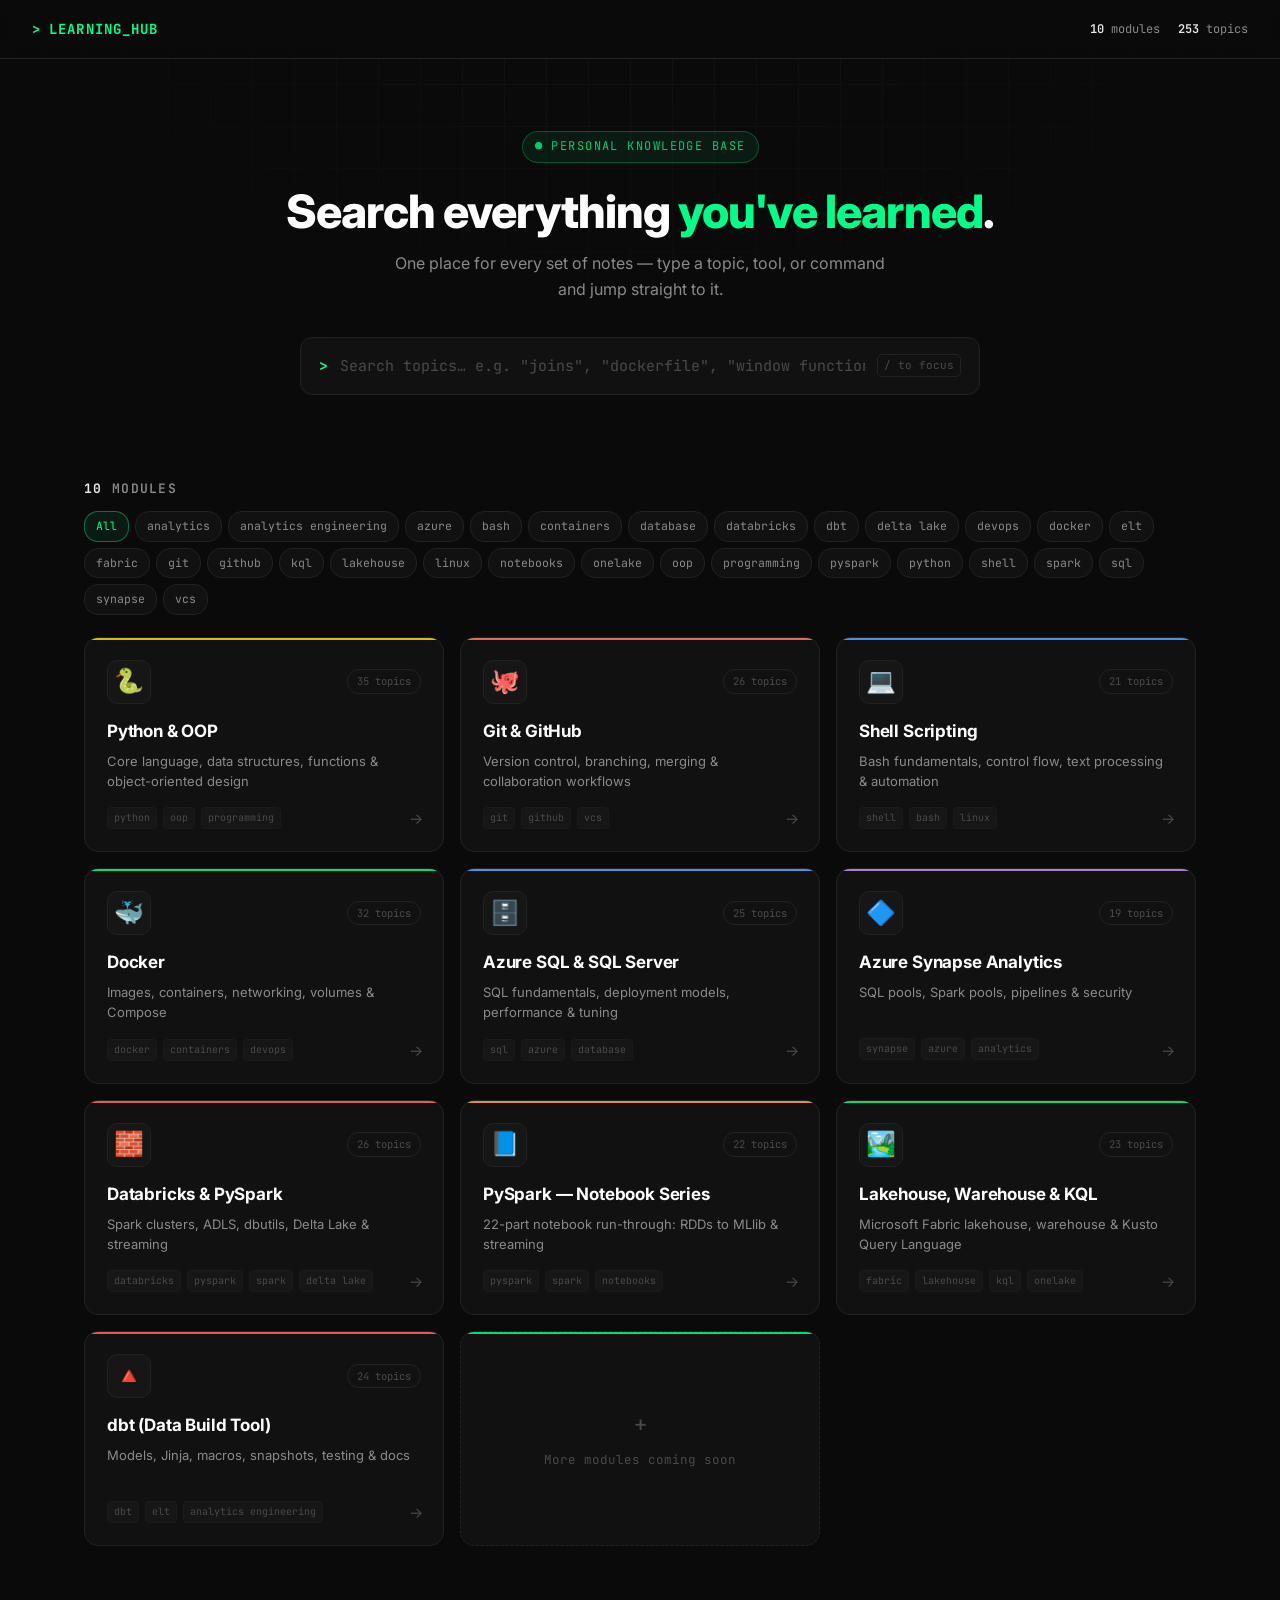
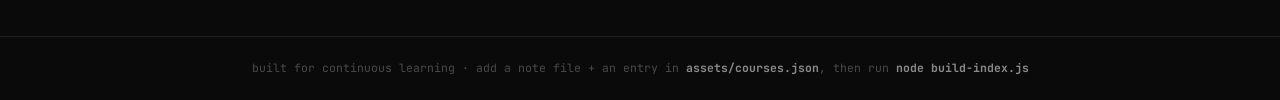
==== index.html @ 7e1b6537 "Adding first version" ====
<!DOCTYPE html>
<html lang="en">
<head>
<meta charset="UTF-8">
<meta name="viewport" content="width=device-width, initial-scale=1.0">
<title>Learning Hub — All Notes</title>
<meta name="description" content="A single searchable home for all study notes.">
<link rel="stylesheet" href="assets/style.css">
</head>
<body>

<header id="topbar">
  <div class="logo">learning_hub</div>
  <div class="topbar-stats">
    <span><b id="stat-modules">10</b> modules</span>
    <span><b id="stat-topics">253</b> topics</span>
  </div>
</header>

<main>
  <section class="hero">
    <div class="hero-eyebrow">&#9679; personal knowledge base</div>
    <h1>Search everything <span>you've learned</span>.</h1>
    <p class="sub">One place for every set of notes — type a topic, tool, or command and jump straight to it.</p>

    <div class="search-wrap">
      <div class="search-box" id="search-box">
        <span class="prompt">&gt;</span>
        <input id="search-input" type="text" placeholder="Search topics… e.g. &quot;joins&quot;, &quot;dockerfile&quot;, &quot;window functions&quot;" autocomplete="off" spellcheck="false" role="combobox" aria-expanded="false" aria-controls="results-panel">
        <span class="kbd-hint">/ to focus</span>
      </div>
      <div class="results-panel" id="results-panel" role="listbox"></div>
    </div>

    <div id="continue-wrap"></div>
  </section>

  <section class="modules-section">
    <div class="modules-header">
      <h2><b id="stat-modules-2">10</b> modules</h2>
      <div class="modules-filter" id="modules-filter"></div>
    </div>
    <div class="modules-grid" id="modules-grid"></div>
  </section>
</main>

<footer>
  built for continuous learning · add a note file + an entry in <b>assets/courses.json</b>, then run <b>node build-index.js</b>
</footer>

<script src="assets/search-index.js"></script>
<script src="assets/app.js"></script>
<script>
  document.getElementById('stat-modules').textContent = (window.COURSES || []).length;
  document.getElementById('stat-modules-2').textContent = (window.COURSES || []).length;
  document.getElementById('stat-topics').textContent = (window.SEARCH_INDEX || []).length;
</script>
</body>
</html>
---- assets/style.css ----
@import url('https://fonts.googleapis.com/css2?family=JetBrains+Mono:wght@300;400;500;600;700;800&family=Inter:wght@300;400;500;600;700;800&display=swap');

:root {
  --bg: #0a0a0a;
  --bg2: #111111;
  --bg3: #161616;
  --bg4: #1c1c1c;
  --border: #222222;
  --border-soft: #1a1a1a;
  --green: #00ff88;
  --green-dim: #00cc6a;
  --green-glow: rgba(0, 255, 136, .16);
  --green-subtle: rgba(0, 255, 136, .07);
  --text: #e8e8e8;
  --text-dim: #8a8a8a;
  --text-faint: #4a4a4a;
  --mono: 'JetBrains Mono', monospace;
  --sans: 'Inter', sans-serif;
}

* { margin: 0; padding: 0; box-sizing: border-box; }
html { scroll-behavior: smooth; }
body {
  background: var(--bg);
  color: var(--text);
  font-family: var(--sans);
  font-size: 15px;
  line-height: 1.6;
  min-height: 100vh;
  position: relative;
  overflow-x: hidden;
}

/* faint grid backdrop, like a terminal canvas */
body::before {
  content: '';
  position: fixed; inset: 0;
  background-image:
    linear-gradient(var(--border-soft) 1px, transparent 1px),
    linear-gradient(90deg, var(--border-soft) 1px, transparent 1px);
  background-size: 42px 42px;
  mask-image: radial-gradient(ellipse 80% 60% at 50% 0%, black 10%, transparent 70%);
  -webkit-mask-image: radial-gradient(ellipse 80% 60% at 50% 0%, black 10%, transparent 70%);
  pointer-events: none;
  z-index: 0;
  opacity: .5;
}

::selection { background: var(--green); color: #0a0a0a; }

a { color: inherit; }

/* ─────────────────────── topbar ─────────────────────── */
#topbar {
  position: relative; z-index: 5;
  display: flex; align-items: center; justify-content: space-between;
  padding: 18px 32px;
  border-bottom: 1px solid var(--border);
  background: rgba(10,10,10,.8);
  backdrop-filter: blur(6px);
}
.logo {
  font-family: var(--mono); font-size: 14px; font-weight: 700;
  letter-spacing: .08em; text-transform: uppercase; color: var(--green);
  display: flex; align-items: center; gap: 8px;
}
.logo::before { content: '>'; animation: blink 1.1s step-end infinite; }
@keyframes blink { 0%, 100% { opacity: 1; } 50% { opacity: 0; } }
.topbar-stats {
  font-family: var(--mono); font-size: 12px; color: var(--text-dim);
  display: flex; gap: 18px;
}
.topbar-stats b { color: var(--text); font-weight: 600; }
@media (max-width: 620px) { .topbar-stats { display: none; } }

/* ─────────────────────── hero / search ─────────────────────── */
main { position: relative; z-index: 2; }
.hero {
  max-width: 780px; margin: 0 auto; padding: 72px 24px 28px;
  text-align: center;
}
.hero-eyebrow {
  font-family: var(--mono); font-size: 12px; letter-spacing: .12em;
  text-transform: uppercase; color: var(--green-dim);
  display: inline-flex; align-items: center; gap: 8px;
  padding: 5px 12px; border: 1px solid rgba(0,255,136,.25);
  border-radius: 20px; background: var(--green-subtle); margin-bottom: 22px;
}
.hero h1 {
  font-family: var(--sans); font-weight: 800; font-size: clamp(30px, 5vw, 46px);
  line-height: 1.15; letter-spacing: -.02em; color: #fff;
  margin-bottom: 14px;
}
.hero h1 span { color: var(--green); }
.hero p.sub {
  color: var(--text-dim); font-size: 16px; max-width: 520px; margin: 0 auto;
}

/* command-palette search */
.search-wrap { max-width: 680px; margin: 34px auto 0; position: relative; }
.search-box {
  display: flex; align-items: center; gap: 12px;
  background: var(--bg2); border: 1px solid var(--border);
  border-radius: 12px; padding: 16px 18px;
  font-family: var(--mono);
  transition: border-color .15s, box-shadow .15s;
}
.search-box.focused {
  border-color: var(--green-dim);
  box-shadow: 0 0 0 4px var(--green-subtle), 0 8px 30px rgba(0,255,136,.08);
}
.search-box .prompt { color: var(--green); font-weight: 700; flex-shrink: 0; }
.search-box input {
  flex: 1; background: none; border: none; outline: none;
  color: var(--text); font-family: var(--mono); font-size: 15px;
}
.search-box input::placeholder { color: var(--text-faint); }
.search-box .kbd-hint {
  font-family: var(--mono); font-size: 11px; color: var(--text-faint);
  border: 1px solid var(--border); border-radius: 5px; padding: 2px 6px;
  flex-shrink: 0;
}
@media (max-width: 560px) { .search-box .kbd-hint { display: none; } }

.results-panel {
  position: absolute; left: 0; right: 0; top: calc(100% + 10px);
  background: var(--bg2); border: 1px solid var(--border); border-radius: 12px;
  max-height: 420px; overflow-y: auto;
  box-shadow: 0 20px 60px rgba(0,0,0,.55);
  display: none; z-index: 20; text-align: left;
}
.results-panel.open { display: block; }
.results-group-label {
  font-family: var(--mono); font-size: 10.5px; letter-spacing: .1em; text-transform: uppercase;
  color: var(--text-faint); padding: 12px 16px 6px;
}
.result-item {
  display: flex; align-items: center; gap: 12px;
  padding: 10px 16px; cursor: pointer;
  border-left: 2px solid transparent;
}
.result-item .r-icon { font-size: 16px; width: 20px; text-align: center; flex-shrink: 0; }
.result-item .r-title { color: var(--text); font-size: 14px; font-weight: 500; }
.result-item .r-meta {
  margin-left: auto; font-family: var(--mono); font-size: 11px; color: var(--text-faint);
  white-space: nowrap; flex-shrink: 0;
}
.result-item.active, .result-item:hover {
  background: var(--green-subtle); border-left-color: var(--green);
}
.result-item.active .r-title, .result-item:hover .r-title { color: var(--green); }
.results-empty { padding: 24px 16px; text-align: center; color: var(--text-faint); font-size: 13px; }
.results-footer {
  padding: 8px 16px; border-top: 1px solid var(--border);
  font-family: var(--mono); font-size: 10.5px; color: var(--text-faint);
  display: flex; gap: 14px;
}
.results-footer kbd {
  border: 1px solid var(--border); border-radius: 4px; padding: 1px 5px; margin-right: 4px;
}

.continue-chip {
  margin-top: 18px; display: inline-flex; align-items: center; gap: 8px;
  font-family: var(--mono); font-size: 12.5px; color: var(--text-dim);
  padding: 7px 14px; border: 1px solid var(--border); border-radius: 20px;
  cursor: pointer; transition: border-color .15s, color .15s;
}
.continue-chip:hover { border-color: var(--green-dim); color: var(--green); }

/* ─────────────────────── modules grid ─────────────────────── */
.modules-section { max-width: 1160px; margin: 0 auto; padding: 56px 24px 90px; }
.modules-header {
  display: flex; align-items: baseline; justify-content: space-between;
  margin-bottom: 22px; gap: 12px; flex-wrap: wrap;
}
.modules-header h2 {
  font-family: var(--mono); font-size: 13px; letter-spacing: .1em; text-transform: uppercase;
  color: var(--text-dim); font-weight: 600;
}
.modules-header h2 b { color: var(--text); }
.modules-filter { display: flex; gap: 6px; flex-wrap: wrap; }
.filter-chip {
  font-family: var(--mono); font-size: 11.5px; color: var(--text-dim);
  border: 1px solid var(--border); border-radius: 14px; padding: 5px 11px;
  cursor: pointer; background: var(--bg2); transition: all .15s;
}
.filter-chip:hover { color: var(--text); }
.filter-chip.active { color: var(--green); border-color: rgba(0,255,136,.4); background: var(--green-subtle); }

.modules-grid {
  display: grid; grid-template-columns: repeat(auto-fill, minmax(270px, 1fr)); gap: 16px;
}
.module-card {
  position: relative; display: block; text-decoration: none;
  background: var(--bg2); border: 1px solid var(--border); border-radius: 14px;
  padding: 22px; overflow: hidden; cursor: pointer;
  transition: transform .18s ease, border-color .18s ease, box-shadow .18s ease;
}
.module-card::before {
  content: ''; position: absolute; top: 0; left: 0; right: 0; height: 2px;
  background: var(--accent, var(--green)); opacity: .85;
}
.module-card:hover {
  transform: translateY(-3px);
  border-color: var(--accent, var(--green));
  box-shadow: 0 14px 34px rgba(0,0,0,.45);
}
.module-card .m-top { display: flex; align-items: center; justify-content: space-between; margin-bottom: 14px; }
.module-card .m-icon {
  font-size: 24px; width: 44px; height: 44px; display: flex; align-items: center; justify-content: center;
  background: var(--bg3); border: 1px solid var(--border); border-radius: 10px;
}
.module-card .m-count {
  font-family: var(--mono); font-size: 10.5px; color: var(--text-faint);
  border: 1px solid var(--border); border-radius: 12px; padding: 3px 9px;
}
.module-card h3 {
  font-size: 17px; font-weight: 700; color: #fff; margin-bottom: 6px; letter-spacing: -.01em;
}
.module-card p {
  font-size: 13px; color: var(--text-dim); line-height: 1.55; margin-bottom: 16px; min-height: 40px;
}
.module-card .m-tags { display: flex; gap: 6px; flex-wrap: wrap; }
.module-card .m-tag {
  font-family: var(--mono); font-size: 10px; color: var(--text-faint);
  background: var(--bg3); border: 1px solid var(--border-soft); border-radius: 4px; padding: 2px 6px;
}
.module-card .m-arrow {
  position: absolute; bottom: 20px; right: 20px; color: var(--text-faint);
  font-size: 15px; transition: transform .18s, color .18s;
}
.module-card:hover .m-arrow { color: var(--accent, var(--green)); transform: translateX(3px); }

.module-card.placeholder {
  border-style: dashed; cursor: default; display: flex; align-items: center; justify-content: center;
  min-height: 168px; text-align: center;
}
.module-card.placeholder:hover { transform: none; box-shadow: none; border-color: var(--border); }
.placeholder-inner { color: var(--text-faint); font-family: var(--mono); font-size: 12.5px; }
.placeholder-inner .p-plus { font-size: 22px; color: var(--text-faint); display: block; margin-bottom: 8px; }

/* ─────────────────────── footer ─────────────────────── */
footer {
  position: relative; z-index: 2;
  border-top: 1px solid var(--border);
  padding: 22px 32px; text-align: center;
  font-family: var(--mono); font-size: 11.5px; color: var(--text-faint);
}
footer b { color: var(--text-dim); }

/* focus visibility */
a:focus-visible, .result-item:focus-visible, .filter-chip:focus-visible, input:focus-visible {
  outline: 2px solid var(--green); outline-offset: 2px;
}

@media (prefers-reduced-motion: reduce) {
  .logo::before { animation: none; }
  * { transition: none !important; animation: none !important; }
}
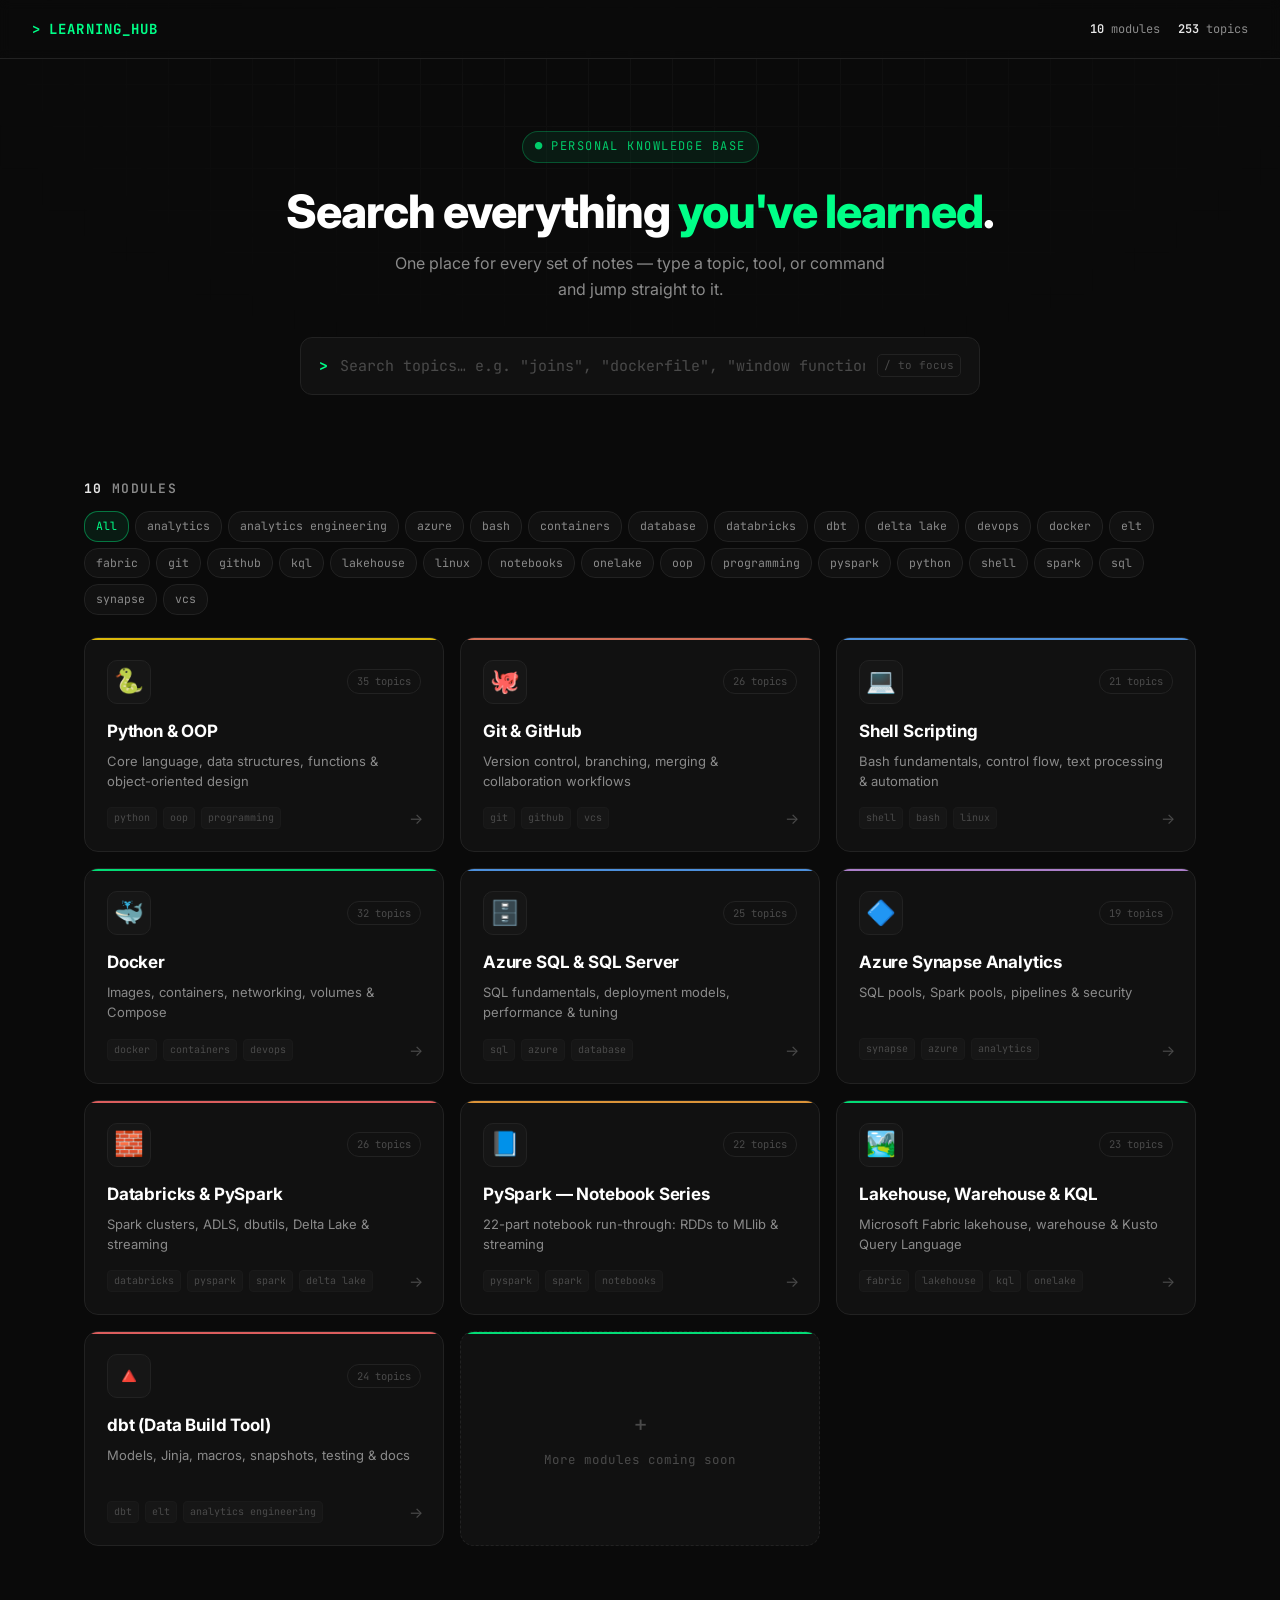
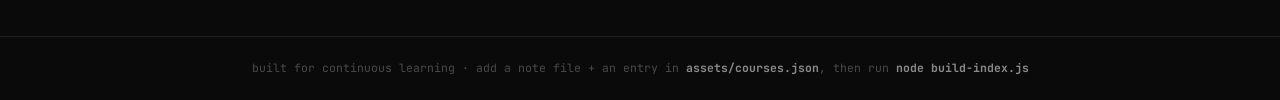
==== commit a74824f1: "added code prevent" ====
--- a/index.html
+++ b/index.html
@@ -55,5 +55,8 @@
   document.getElementById('stat-modules-2').textContent = (window.COURSES || []).length;
   document.getElementById('stat-topics').textContent = (window.SEARCH_INDEX || []).length;
 </script>
+<script>
+document.addEventListener("contextmenu", (e) => { e.preventDefault(); });
+</script>
 </body>
 </html>
